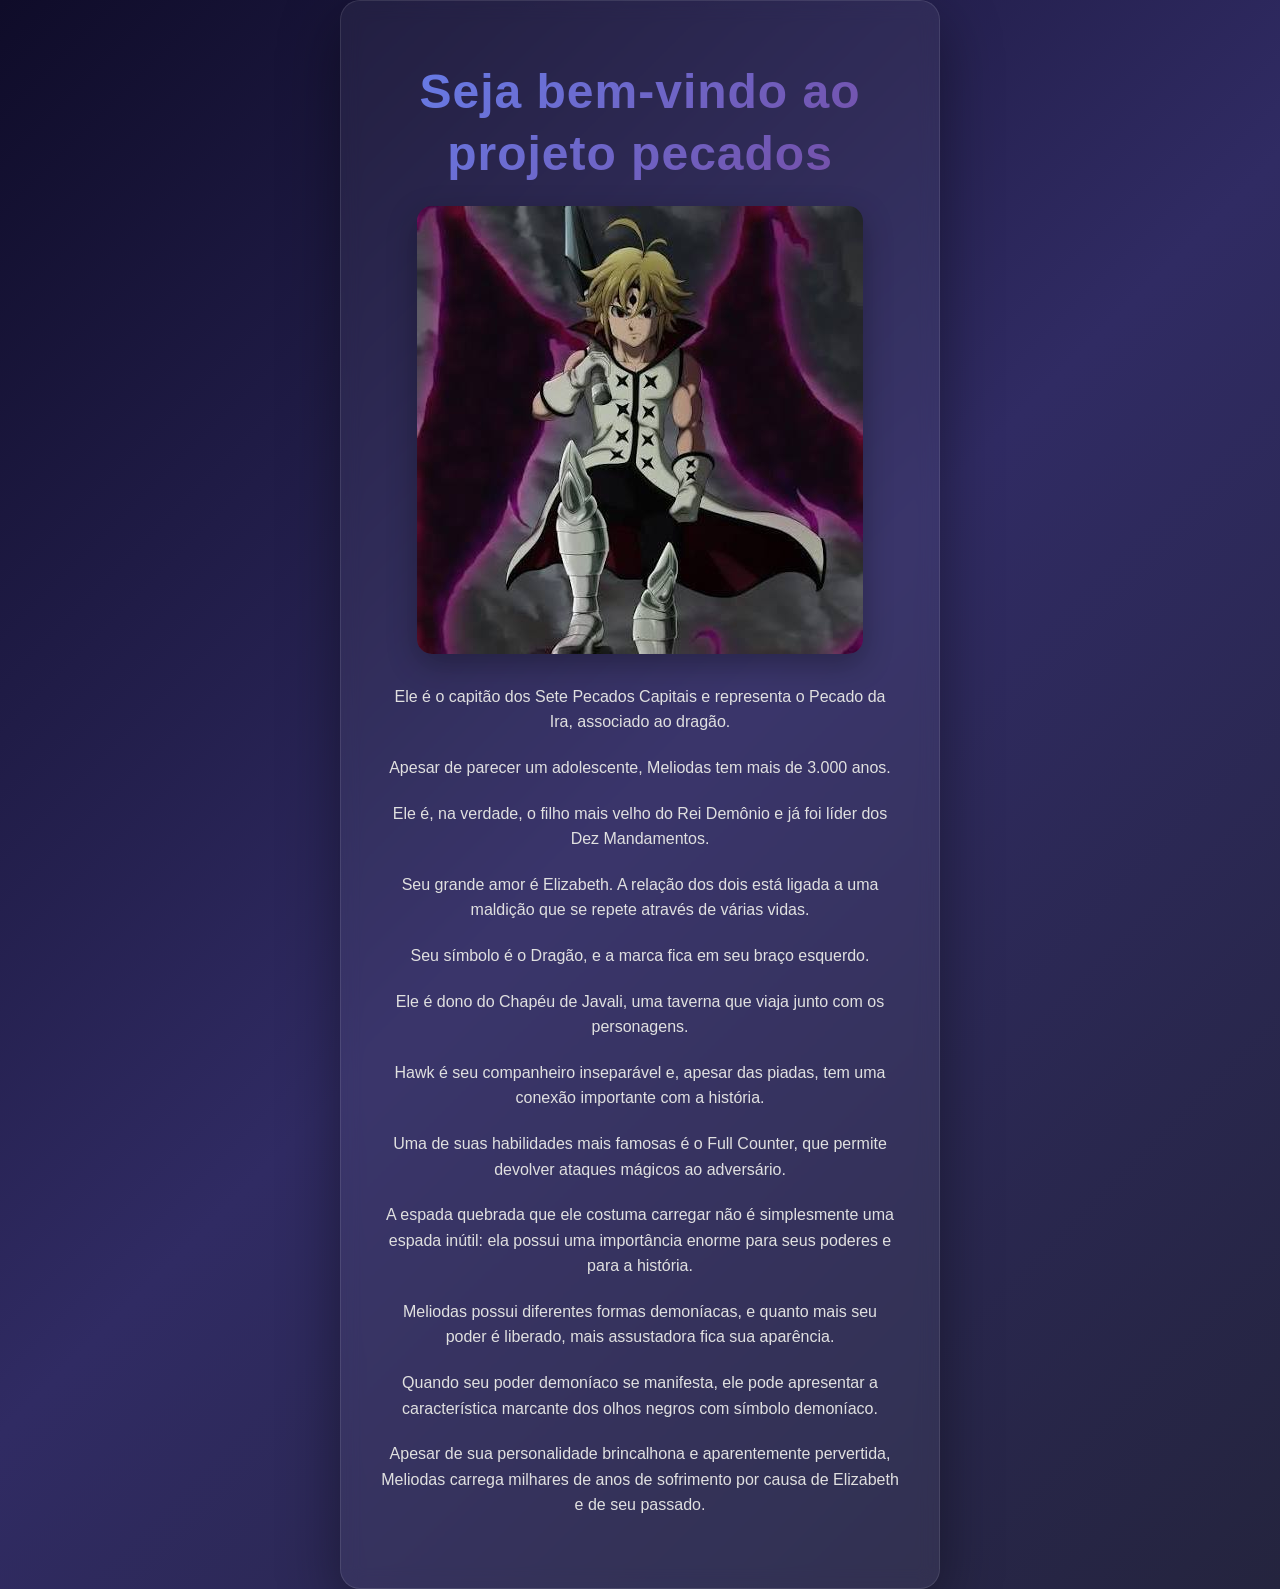
==== index.html @ a996fdd9 "atualizacao" ====
<!DOCTYPE html>
<html lang="pt-br">
<head>
    <meta charset="UTF-8">
    <meta name="viewport" content="width=device-width, initial-scale=1.0">
    <link rel="stylesheet" href="style/style.css">
    <title>Document</title>
</head>
<body>
   
    <div class="conteiner">
    <h2>Seja bem-vindo ao projeto pecados</h2>
    <img src="img/meliodas.jpg" alt="">
    <p>
   Ele é o capitão dos Sete Pecados Capitais e representa o Pecado da Ira, associado ao dragão.
    </p>
<p>
    Apesar de parecer um adolescente, Meliodas tem mais de 3.000 anos.
</p>
<p>
    Ele é, na verdade, o filho mais velho do Rei Demônio e já foi líder dos Dez Mandamentos.
</p>
<p>
   Seu grande amor é Elizabeth. A relação dos dois está ligada a uma maldição que se repete através de várias vidas.
</p>
<p>
    Seu símbolo é o Dragão, e a marca fica em seu braço esquerdo.
</p>
<p>
    Ele é dono do Chapéu de Javali, uma taverna que viaja junto com os personagens.
</p>
<p>
    Hawk é seu companheiro inseparável e, apesar das piadas, tem uma conexão importante com a história.
</p>
<p>
    Uma de suas habilidades mais famosas é o Full Counter, que permite devolver ataques mágicos ao adversário.
</p>
<p>
     A espada quebrada que ele costuma carregar não é simplesmente uma espada inútil: ela possui uma importância enorme para seus poderes e para a história.
</p>
<p>
    Meliodas possui diferentes formas demoníacas, e quanto mais seu poder é liberado, mais assustadora fica sua aparência.
</p>
<p>
    Quando seu poder demoníaco se manifesta, ele pode apresentar a característica marcante dos olhos negros com símbolo demoníaco.
</p>
<p>
    Apesar de sua personalidade brincalhona e aparentemente pervertida, Meliodas carrega milhares de anos de sofrimento por causa de Elizabeth e de seu passado.
    
</p>
</div>
 <script src="script/script.js"></script>   
</body>
</html>
---- style/style.css ----
* {
    margin: 0;
    padding: 0;
    box-sizing: border-box;
}

body {
    font-family: 'Segoe UI', Tahoma, Geneva, Verdana, sans-serif;
    background: linear-gradient(135deg, #0f0c29, #302b63, #24243e);
    min-height: 100vh;
    display: flex;
    justify-content: center;
    align-items: center;
    color: #e0e0e0;
    overflow-x: hidden;
}

.conteiner {
    background: rgba(255, 255, 255, 0.05);
    border: 1px solid rgba(255, 255, 255, 0.1);
    border-radius: 20px;
    padding: 60px 40px;
    backdrop-filter: blur(10px);
    box-shadow: 0 20px 60px rgba(0, 0, 0, 0.4);
    max-width: 600px;
    width: 90%;
    animation: slideUp 0.8s ease-out;
    display: flex;
    flex-direction: column;
    justify-content: center;
    align-items: center;
}

img {
    max-width: 100%;
    height: auto;
    border-radius: 15px;
    margin: 20px 0;
    box-shadow: 0 10px 30px rgba(0, 0, 0, 0.3);
}

p {
    text-align: center;
    line-height: 1.6;
    margin: 10px 0;
    font-size: 1rem;
}

h2 {
    font-size: 3rem;
    font-weight: 700;
    text-align: center;
    background: linear-gradient(135deg, #667eea 0%, #764ba2 100%);
    -webkit-background-clip: text;
    -webkit-text-fill-color: transparent;
    background-clip: text;
    letter-spacing: 1px;
    animation: fadeInScale 0.8s ease-out;
    line-height: 1.3;
}

@keyframes fadeInScale {
    from {
        opacity: 0;
        transform: scale(0.9);
    }
    to {
        opacity: 1;
        transform: scale(1);
    }
}

@keyframes slideUp {
    from {
        opacity: 0;
        transform: translateY(30px);
    }
    to {
        opacity: 1;
        transform: translateY(0);
    }
}

@media (max-width: 768px) {
    .conteiner {
        padding: 40px 25px;
    }

    h2 {
        font-size: 2rem;
        letter-spacing: 0.5px;
    }
}
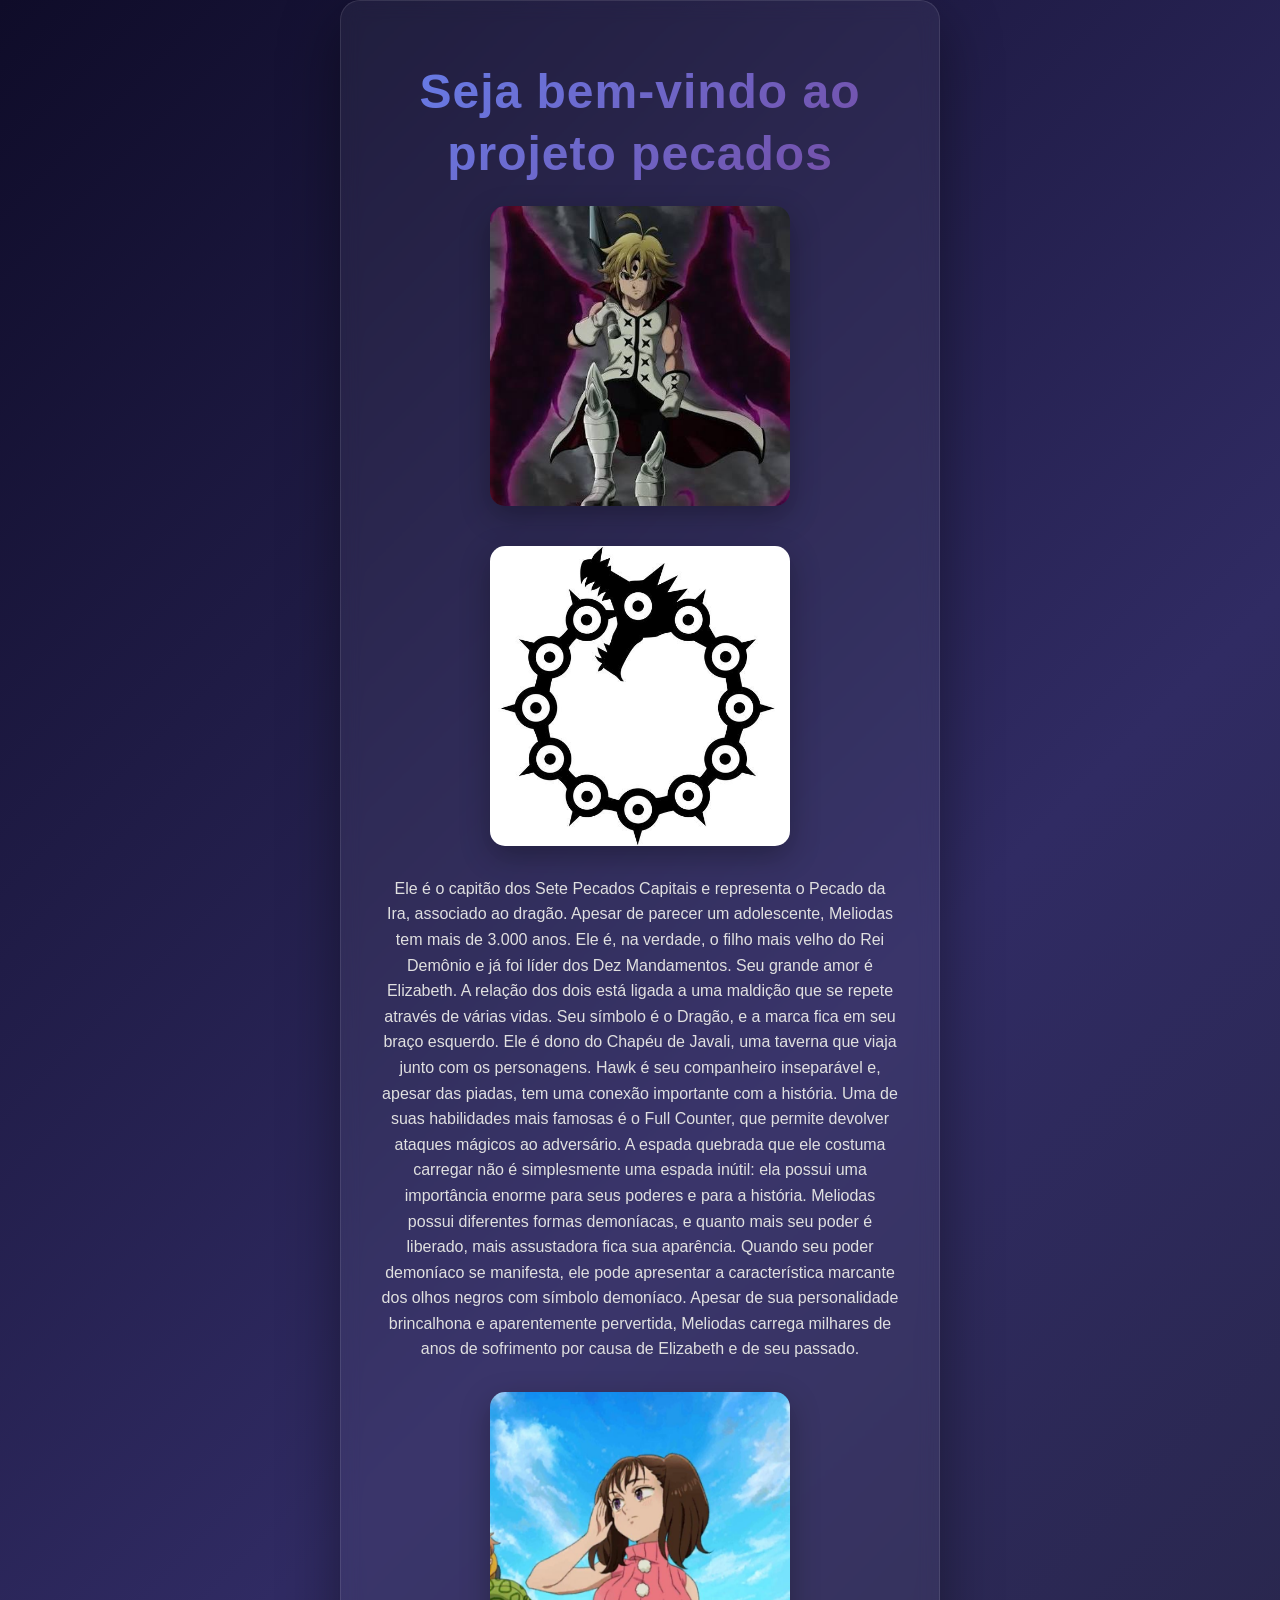
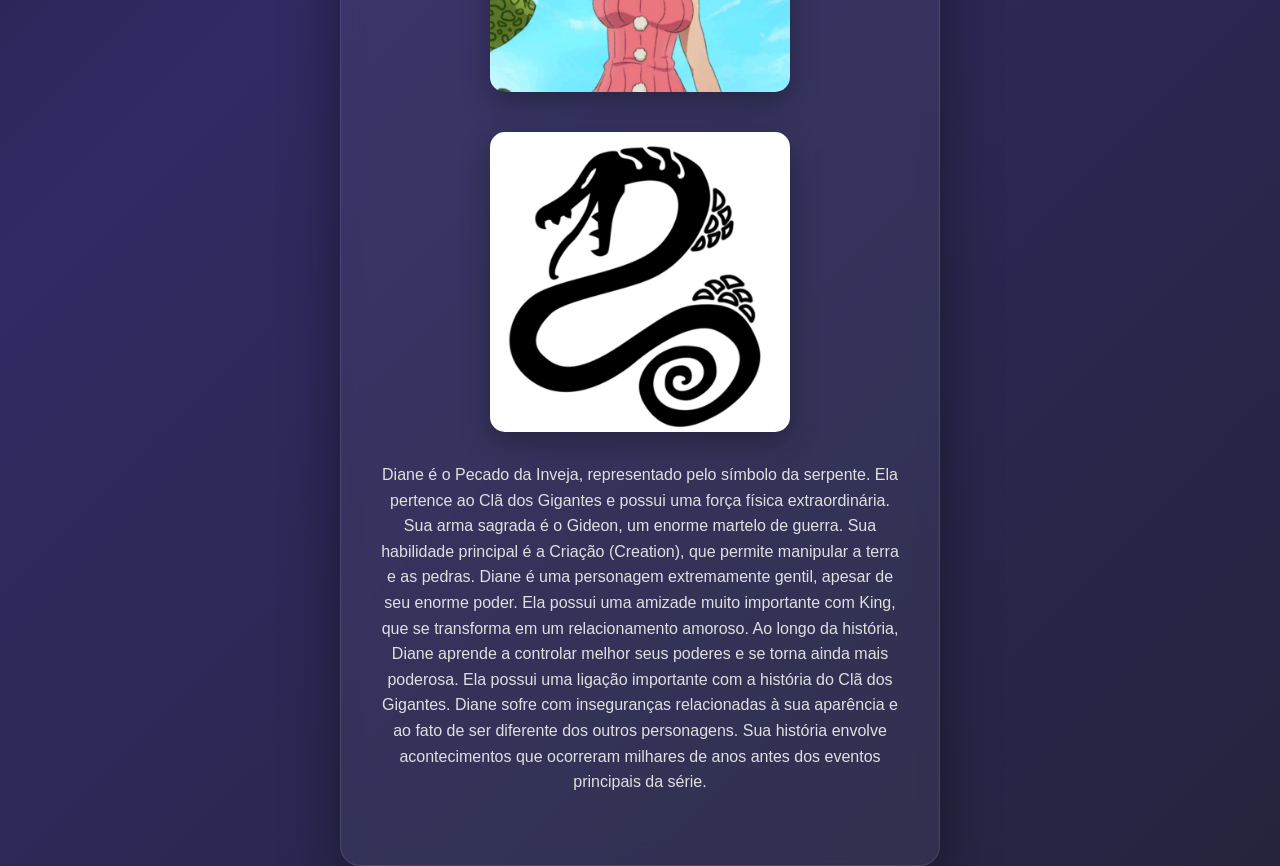
==== commit 9bcaa45e: "atualizacao1" ====
--- a/index.html
+++ b/index.html
@@ -11,43 +11,39 @@
     <div class="conteiner">
     <h2>Seja bem-vindo ao projeto pecados</h2>
     <img src="img/meliodas.jpg" alt="">
+    <img src="img/simbolo da ira.jpg" alt="o seu simbolo é o dragao da ira">
     <p>
    Ele é o capitão dos Sete Pecados Capitais e representa o Pecado da Ira, associado ao dragão.
-    </p>
-<p>
     Apesar de parecer um adolescente, Meliodas tem mais de 3.000 anos.
+    Ele é, na verdade, o filho mais velho do Rei Demônio e já foi líder dos Dez Mandamentos.
+   Seu grande amor é Elizabeth. A relação dos dois está ligada a uma maldição que se repete através de várias vidas.
+    Seu símbolo é o Dragão, e a marca fica em seu braço esquerdo.
+    Ele é dono do Chapéu de Javali, uma taverna que viaja junto com os personagens.
+    Hawk é seu companheiro inseparável e, apesar das piadas, tem uma conexão importante com a história.
+    Uma de suas habilidades mais famosas é o Full Counter, que permite devolver ataques mágicos ao adversário.
+     A espada quebrada que ele costuma carregar não é simplesmente uma espada inútil: ela possui uma importância enorme para seus poderes e para a história.
+    Meliodas possui diferentes formas demoníacas, e quanto mais seu poder é liberado, mais assustadora fica sua aparência.
+    Quando seu poder demoníaco se manifesta, ele pode apresentar a característica marcante dos olhos negros com símbolo demoníaco.
+    Apesar de sua personalidade brincalhona e aparentemente pervertida, Meliodas carrega milhares
+     de anos de sofrimento por causa de Elizabeth e de seu passado.
 </p>
-<p>
-    Ele é, na verdade, o filho mais velho do Rei Demônio e já foi líder dos Dez Mandamentos.
-</p>
-<p>
-   Seu grande amor é Elizabeth. A relação dos dois está ligada a uma maldição que se repete através de várias vidas.
-</p>
-<p>
-    Seu símbolo é o Dragão, e a marca fica em seu braço esquerdo.
-</p>
-<p>
-    Ele é dono do Chapéu de Javali, uma taverna que viaja junto com os personagens.
-</p>
-<p>
-    Hawk é seu companheiro inseparável e, apesar das piadas, tem uma conexão importante com a história.
-</p>
-<p>
-    Uma de suas habilidades mais famosas é o Full Counter, que permite devolver ataques mágicos ao adversário.
-</p>
-<p>
-     A espada quebrada que ele costuma carregar não é simplesmente uma espada inútil: ela possui uma importância enorme para seus poderes e para a história.
-</p>
-<p>
-    Meliodas possui diferentes formas demoníacas, e quanto mais seu poder é liberado, mais assustadora fica sua aparência.
-</p>
-<p>
-    Quando seu poder demoníaco se manifesta, ele pode apresentar a característica marcante dos olhos negros com símbolo demoníaco.
-</p>
-<p>
-    Apesar de sua personalidade brincalhona e aparentemente pervertida, Meliodas carrega milhares de anos de sofrimento por causa de Elizabeth e de seu passado.
-    
-</p>
+
+  <img src="img/diane.jpg" alt="" width="300" height="300">
+  <img src="img/simbolo da inveja.jpg" alt="simbolo da inveja">
+  <p>
+Diane é o Pecado da Inveja, representado pelo símbolo da serpente.
+Ela pertence ao Clã dos Gigantes e possui uma força física extraordinária.
+Sua arma sagrada é o Gideon, um enorme martelo de guerra.
+Sua habilidade principal é a Criação (Creation), que permite manipular a terra e as pedras.
+Diane é uma personagem extremamente gentil, apesar de seu enorme poder.
+Ela possui uma amizade muito importante com King, que se transforma em um relacionamento amoroso.
+Ao longo da história, Diane aprende a controlar melhor seus poderes e se torna ainda mais poderosa.
+Ela possui uma ligação importante com a história do Clã dos Gigantes.
+Diane sofre com inseguranças relacionadas à sua aparência e ao fato de ser diferente dos outros personagens.
+Sua história envolve acontecimentos que ocorreram milhares de anos antes dos eventos principais da série.
+  </p>
+
+
 </div>
  <script src="script/script.js"></script>   
 </body>
--- a/style/style.css
+++ b/style/style.css
@@ -34,6 +34,9 @@
 img {
     max-width: 100%;
     height: auto;
+    width: 300px;
+    height: 300px;
+    object-fit: cover;
     border-radius: 15px;
     margin: 20px 0;
     box-shadow: 0 10px 30px rgba(0, 0, 0, 0.3);
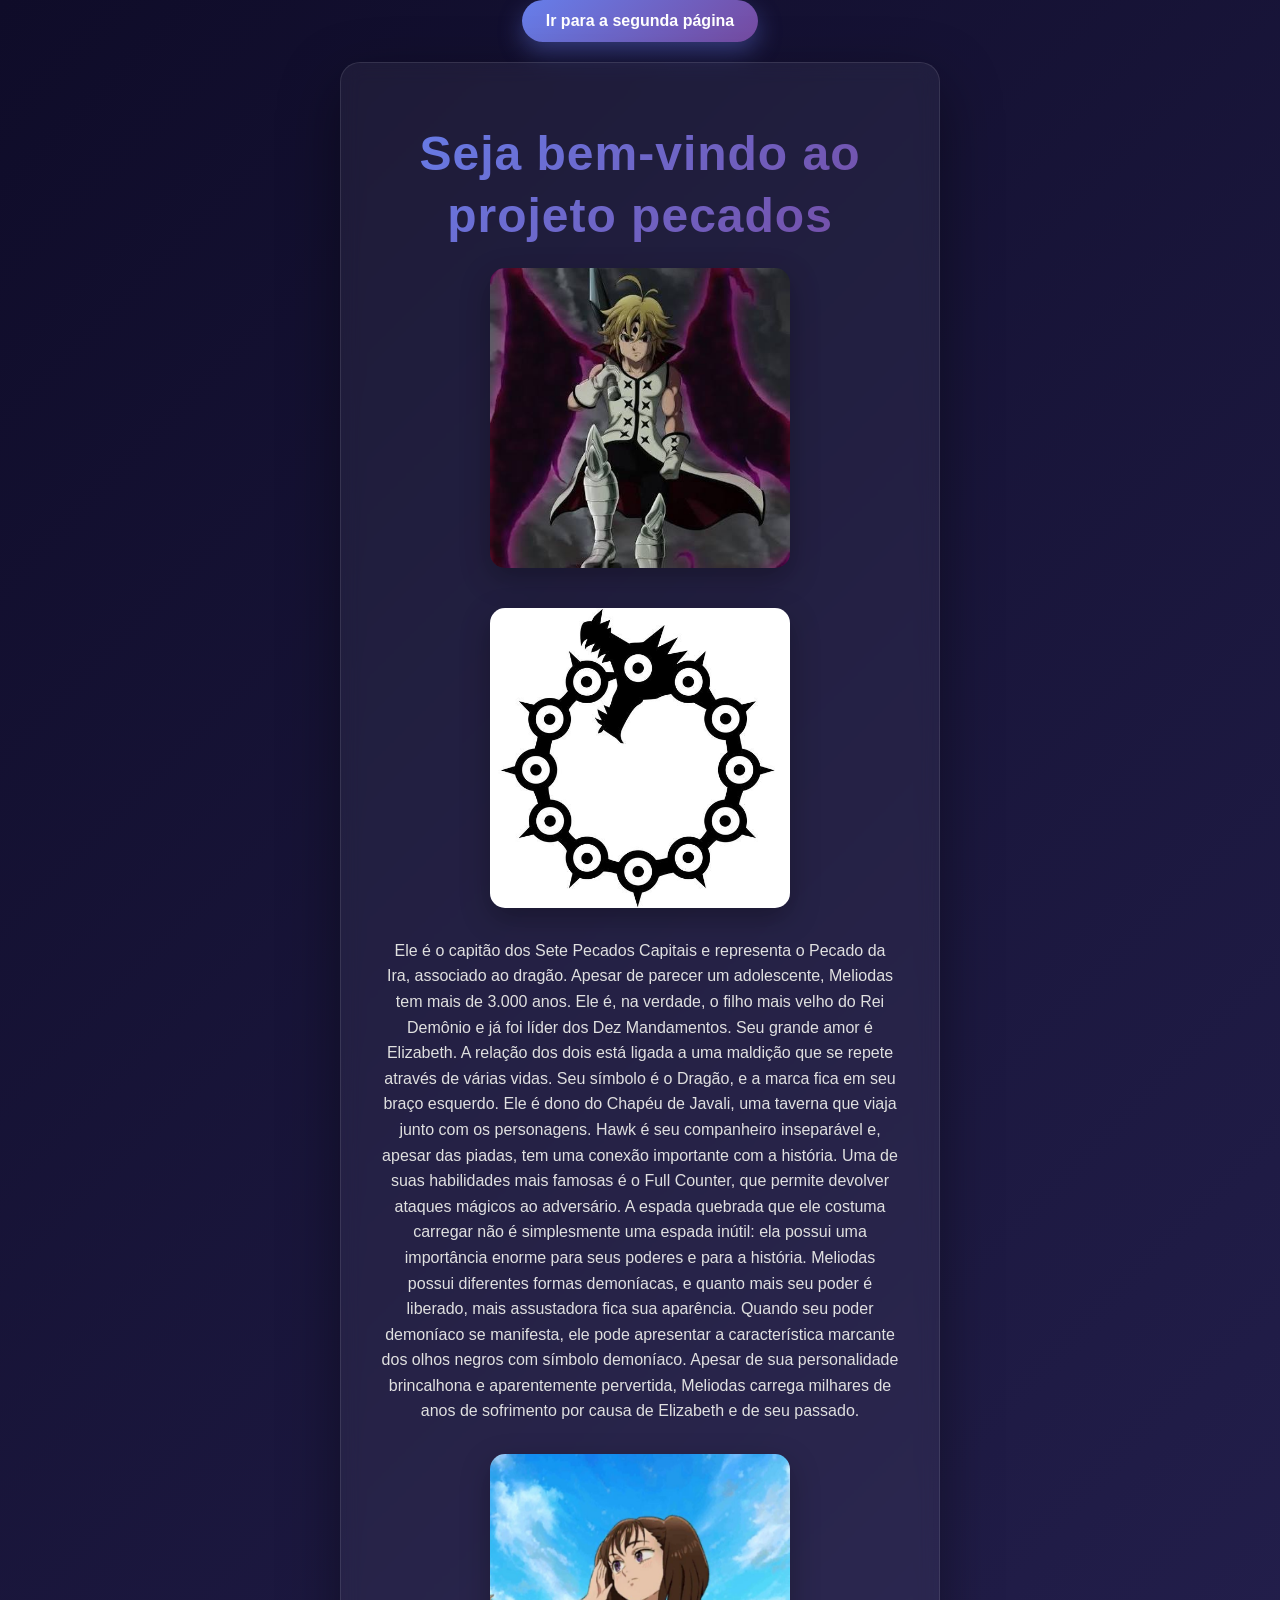
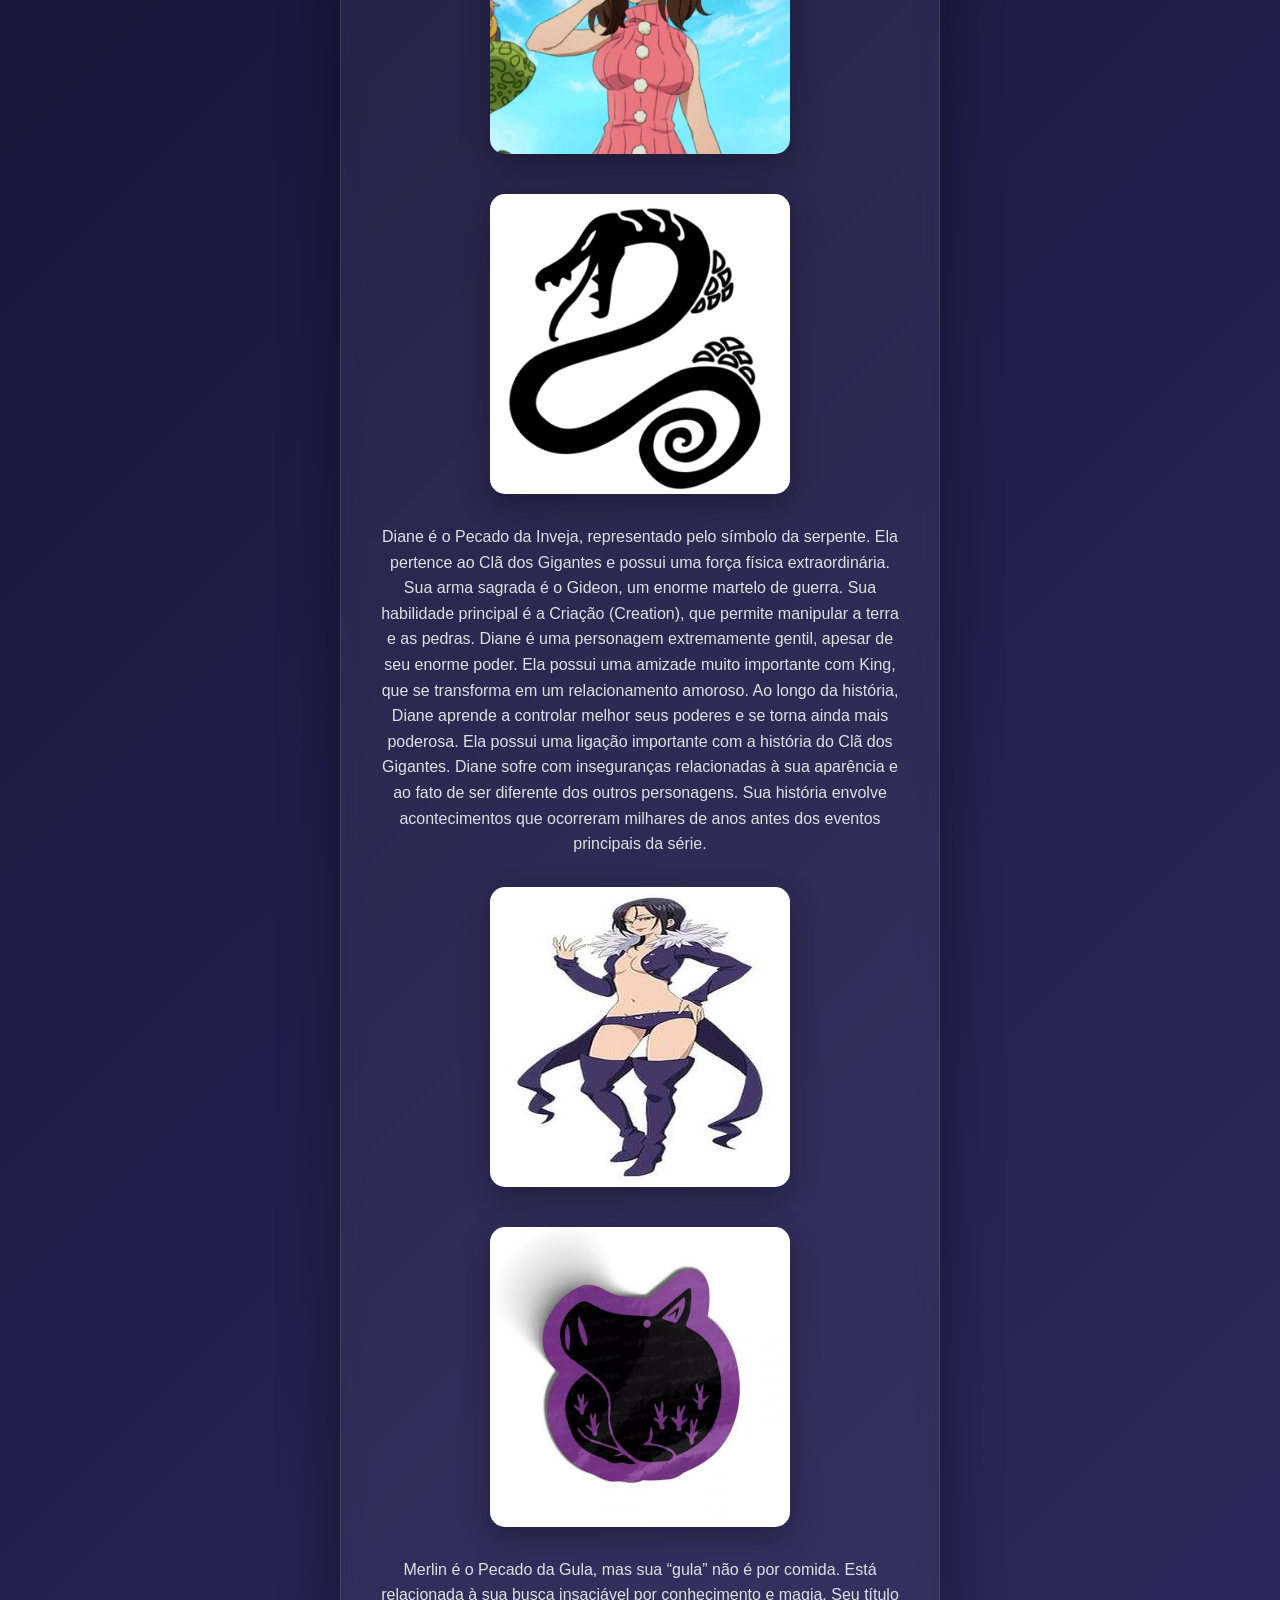
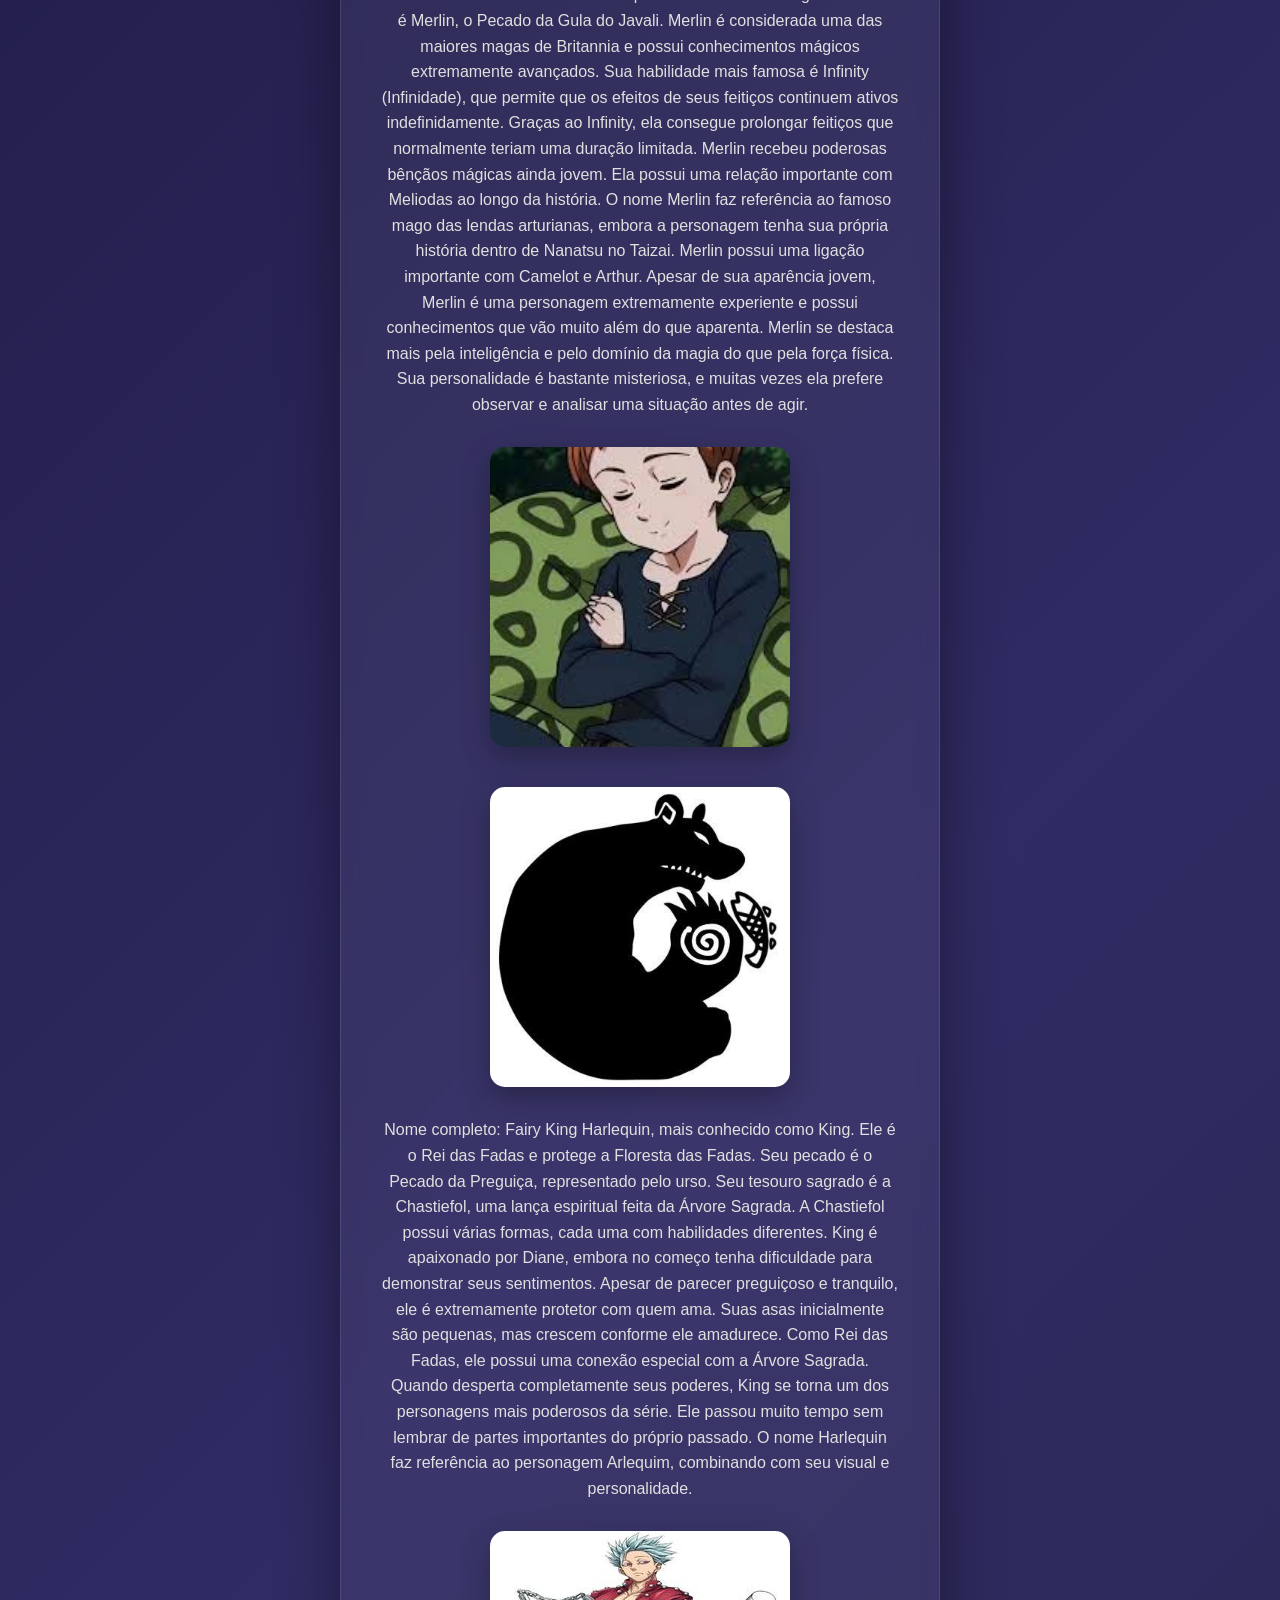
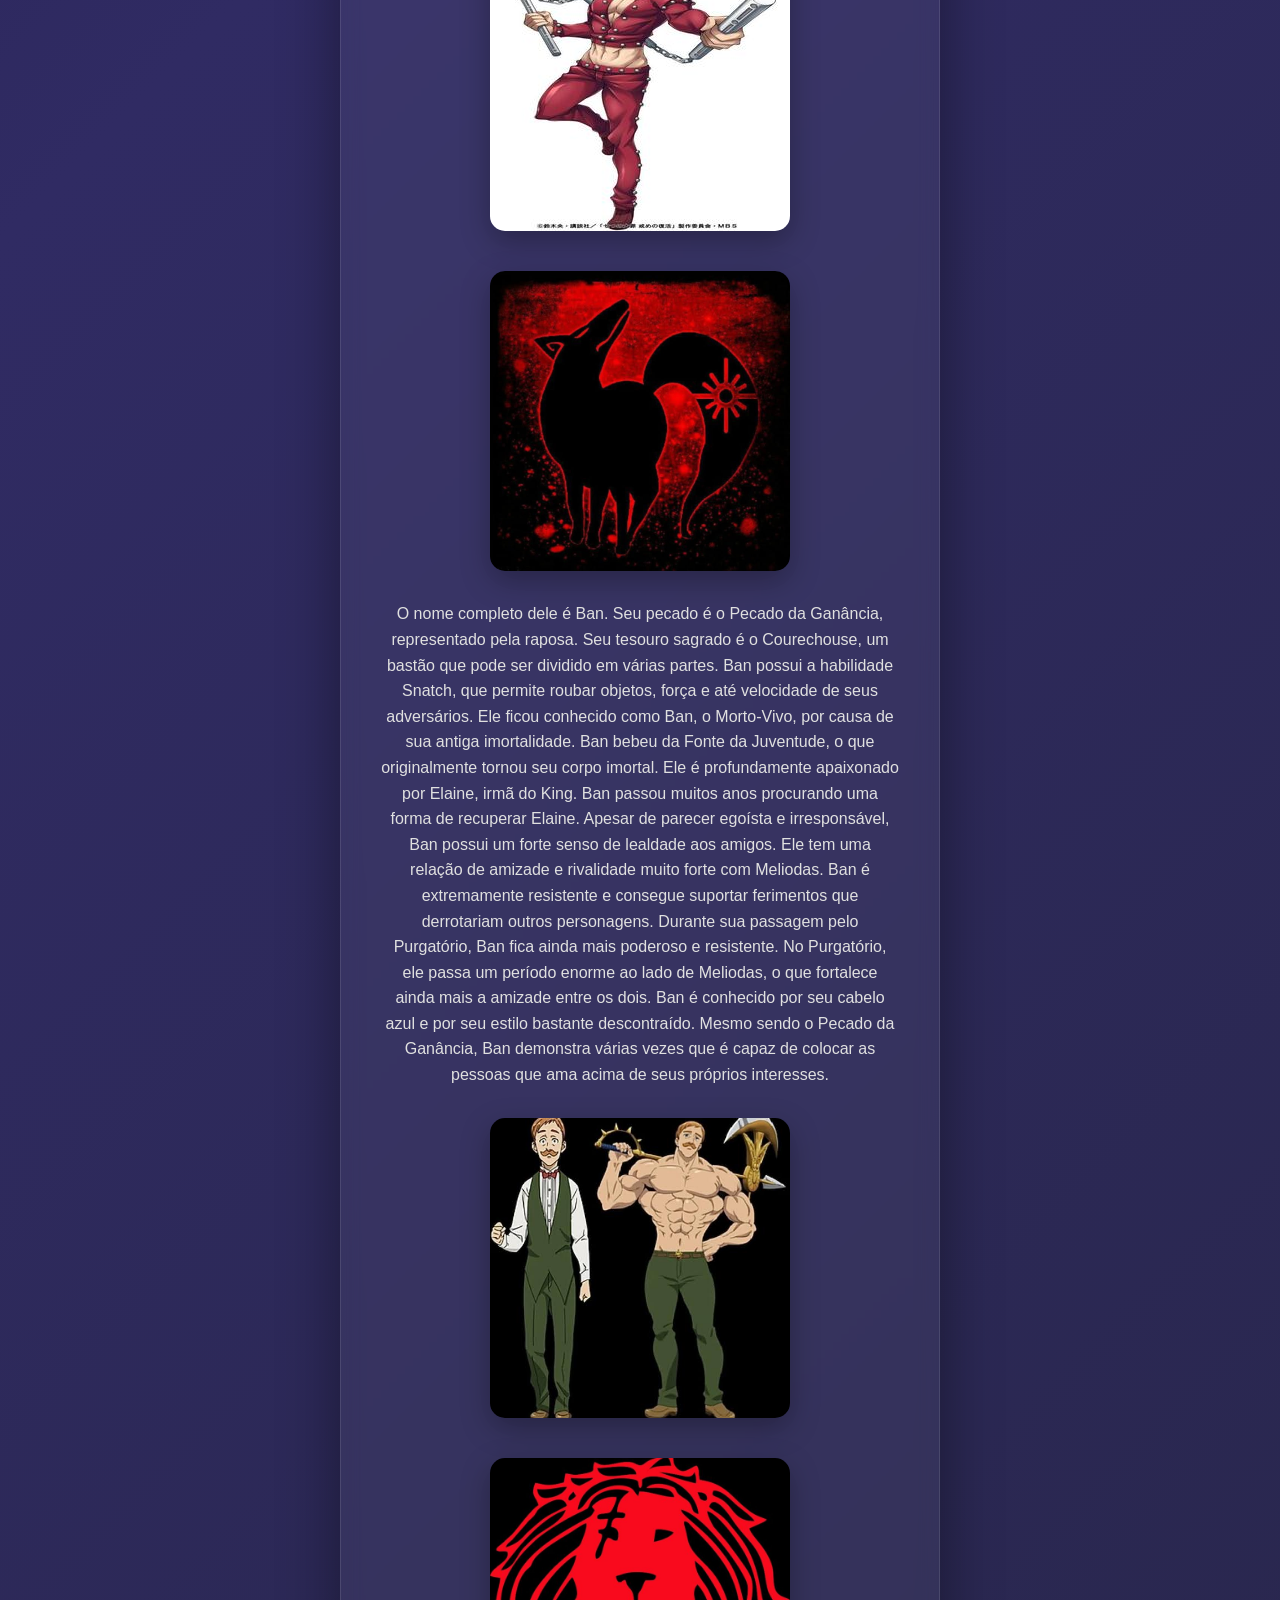
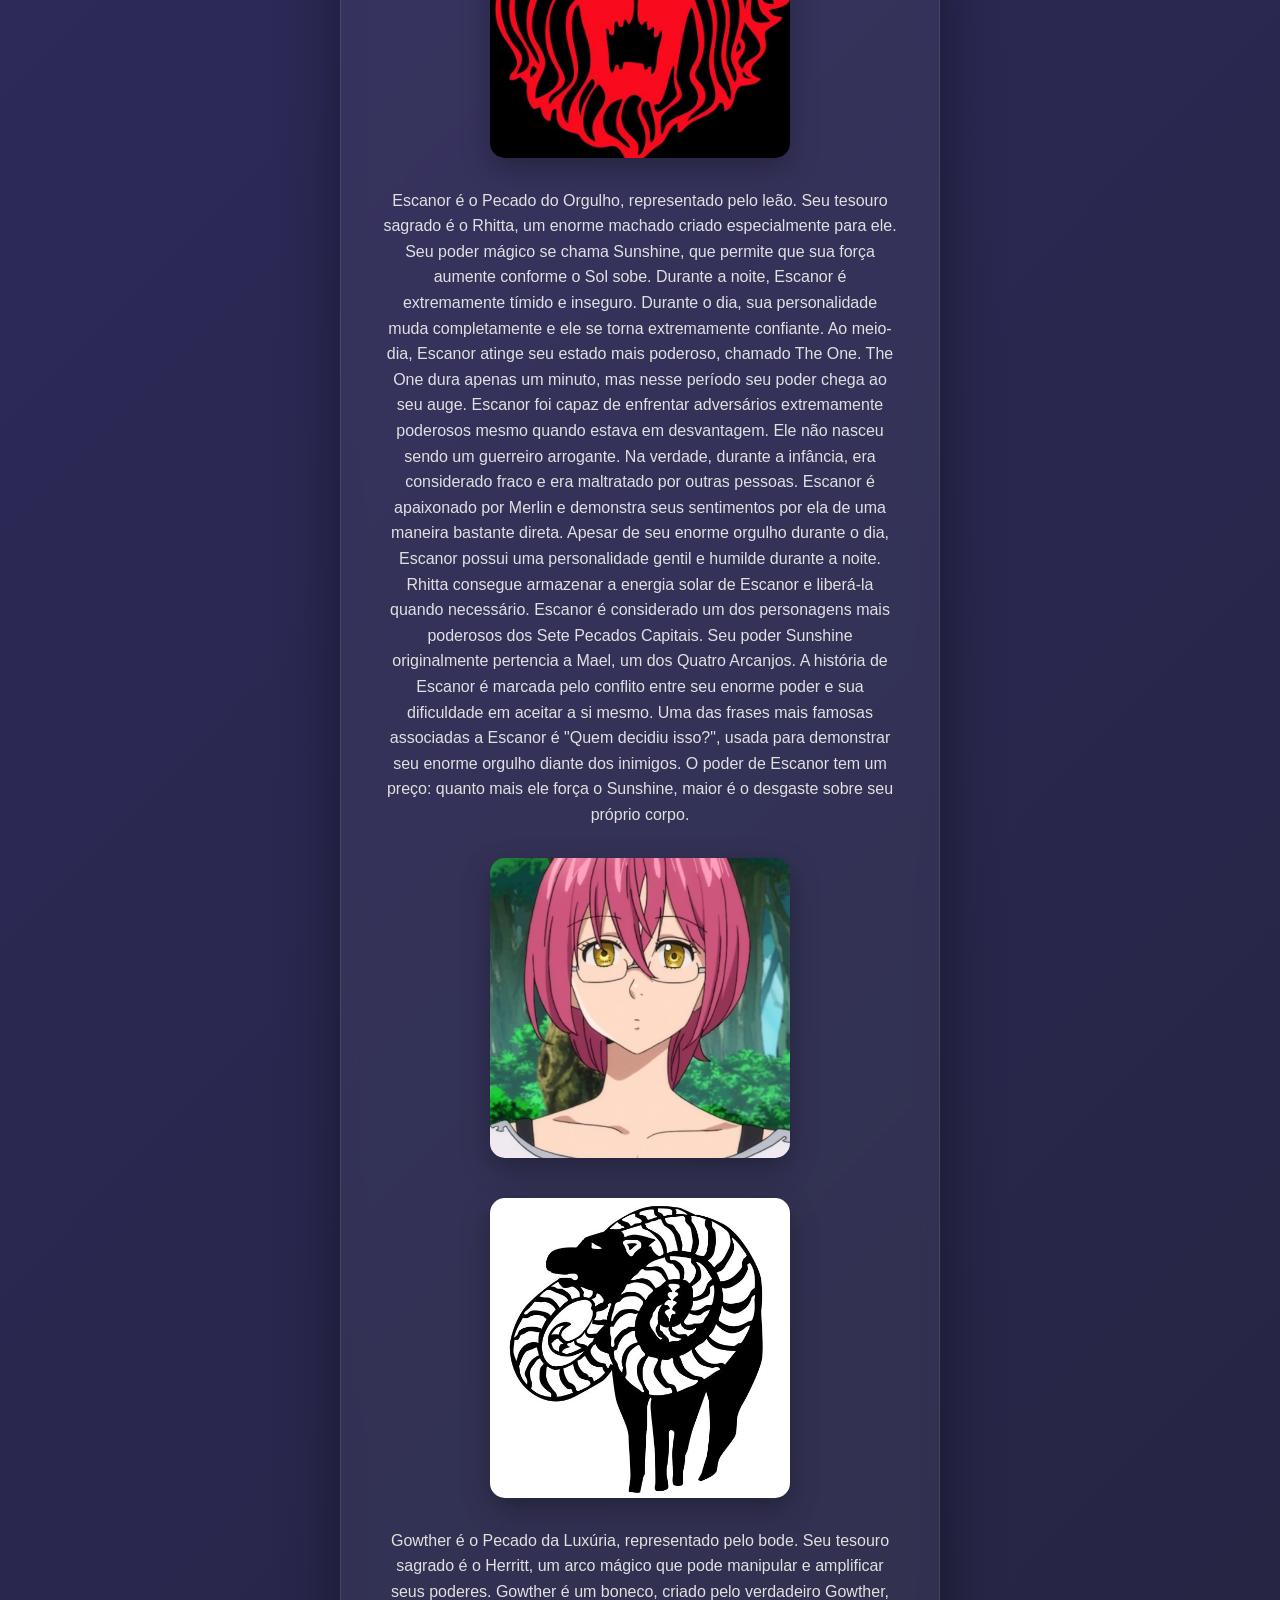
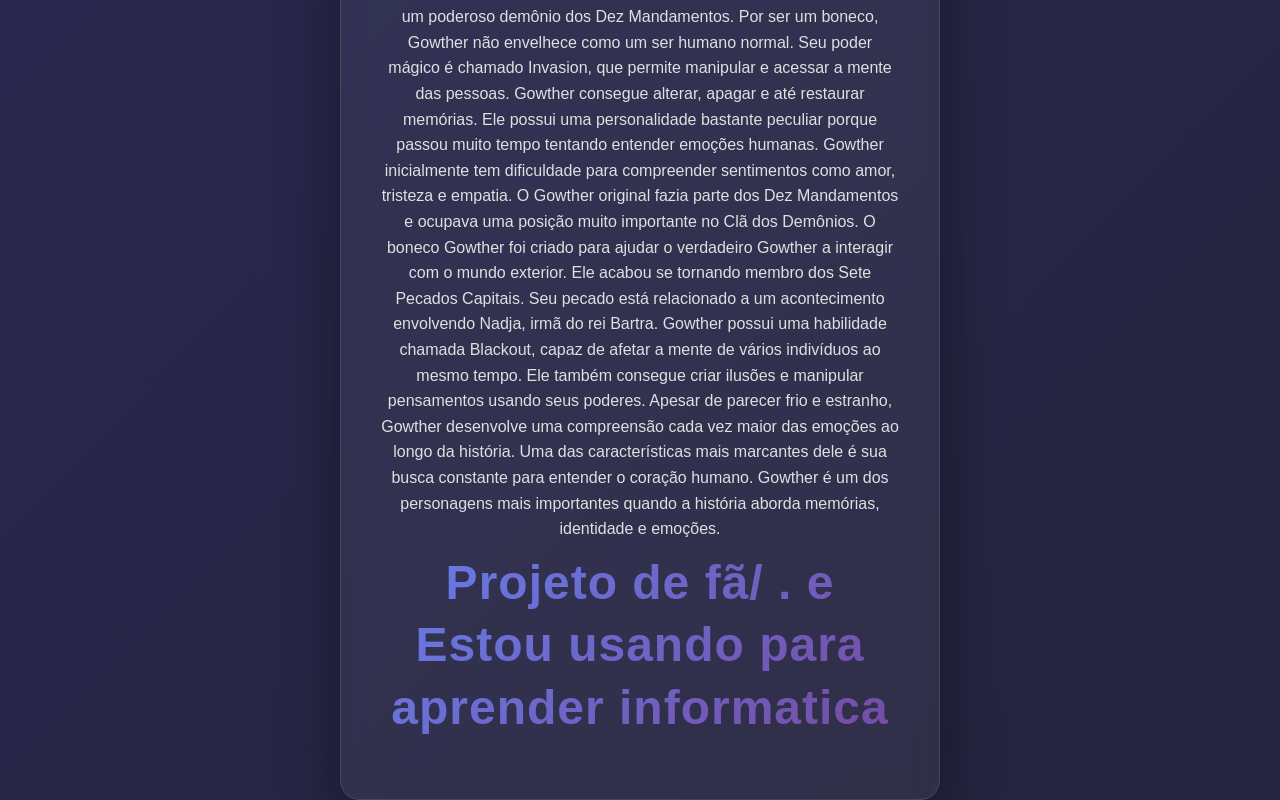
==== commit ccac89a6: "atualizacao2" ====
--- a/index.html
+++ b/index.html
@@ -7,7 +7,8 @@
     <title>Document</title>
 </head>
 <body>
-   
+    <a class="link-page" href="index2.html">Ir para a segunda página</a>
+    
     <div class="conteiner">
     <h2>Seja bem-vindo ao projeto pecados</h2>
     <img src="img/meliodas.jpg" alt="">
@@ -43,7 +44,107 @@
 Sua história envolve acontecimentos que ocorreram milhares de anos antes dos eventos principais da série.
   </p>
 
+  <img src="img/merlin.jpg" alt="">
+  <img src="img/simbolo da gula.jpg" alt="">
+  <p>
+  Merlin é o Pecado da Gula, mas sua “gula” não é por comida. Está relacionada à sua busca insaciável por conhecimento e magia.
+ Seu título é Merlin, o Pecado da Gula do Javali.
+ Merlin é considerada uma das maiores magas de Britannia e possui conhecimentos mágicos extremamente avançados.
+ Sua habilidade mais famosa é Infinity (Infinidade), que permite que os efeitos de seus feitiços continuem ativos indefinidamente.
+ Graças ao Infinity, ela consegue prolongar feitiços que normalmente teriam uma duração limitada.
+ Merlin recebeu poderosas bênçãos mágicas ainda jovem.
+ Ela possui uma relação importante com Meliodas ao longo da história.
+ O nome Merlin faz referência ao famoso mago das lendas arturianas, embora a personagem tenha sua própria história dentro de Nanatsu no Taizai.
+ Merlin possui uma ligação importante com Camelot e Arthur.
+ Apesar de sua aparência jovem, Merlin é uma personagem extremamente experiente e possui conhecimentos que vão muito além do que aparenta.
+ Merlin se destaca mais pela inteligência e pelo domínio da magia do que pela força física.
+ Sua personalidade é bastante misteriosa, e muitas vezes ela prefere observar e analisar uma situação antes de agir.
+  </p>
 
+  <img src="img/king.jpg" alt="">
+  <img src="img/simbolo da preguiça.jpg" alt="">
+  <p>
+  Nome completo: Fairy King Harlequin, mais conhecido como King.
+  Ele é o Rei das Fadas e protege a Floresta das Fadas.
+  Seu pecado é o Pecado da Preguiça, representado pelo urso.
+  Seu tesouro sagrado é a Chastiefol, uma lança espiritual feita da Árvore Sagrada.
+  A Chastiefol possui várias formas, cada uma com habilidades diferentes.
+  King é apaixonado por Diane, embora no começo tenha dificuldade para demonstrar seus sentimentos.
+  Apesar de parecer preguiçoso e tranquilo, ele é extremamente protetor com quem ama.
+  Suas asas inicialmente são pequenas, mas crescem conforme ele amadurece.
+  Como Rei das Fadas, ele possui uma conexão especial com a Árvore Sagrada.
+  Quando desperta completamente seus poderes, King se torna um dos personagens mais poderosos da série.
+  Ele passou muito tempo sem lembrar de partes importantes do próprio passado.
+  O nome Harlequin faz referência ao personagem Arlequim, combinando com seu visual e personalidade.
+  </p>
+
+  <img src="img/ban.jpg" alt="">
+  <img src="img/simbolo da ganancia.jpg" alt="">
+  <p>
+   O nome completo dele é Ban.
+  Seu pecado é o Pecado da Ganância, representado pela raposa.
+  Seu tesouro sagrado é o Courechouse, um bastão que pode ser dividido em várias partes.
+  Ban possui a habilidade Snatch, que permite roubar objetos, força e até velocidade de seus adversários.
+  Ele ficou conhecido como Ban, o Morto-Vivo, por causa de sua antiga imortalidade.
+  Ban bebeu da Fonte da Juventude, o que originalmente tornou seu corpo imortal.
+  Ele é profundamente apaixonado por Elaine, irmã do King.
+  Ban passou muitos anos procurando uma forma de recuperar Elaine.
+  Apesar de parecer egoísta e irresponsável, Ban possui um forte senso de lealdade aos amigos.
+  Ele tem uma relação de amizade e rivalidade muito forte com Meliodas.
+  Ban é extremamente resistente e consegue suportar ferimentos que derrotariam outros personagens.
+  Durante sua passagem pelo Purgatório, Ban fica ainda mais poderoso e resistente.
+  No Purgatório, ele passa um período enorme ao lado de Meliodas, o que fortalece ainda mais a amizade entre os dois.
+  Ban é conhecido por seu cabelo azul e por seu estilo bastante descontraído.
+  Mesmo sendo o Pecado da Ganância, Ban demonstra várias vezes que é capaz de colocar as pessoas que ama acima de seus próprios interesses.
+  </p>
+
+  <img src="img/escanor.jpg" alt="">
+  <img src="img/simbolo do orgulho.jpg" alt="">
+  <p>
+    Escanor é o Pecado do Orgulho, representado pelo leão.
+Seu tesouro sagrado é o Rhitta, um enorme machado criado especialmente para ele.
+Seu poder mágico se chama Sunshine, que permite que sua força aumente conforme o Sol sobe.
+Durante a noite, Escanor é extremamente tímido e inseguro.
+Durante o dia, sua personalidade muda completamente e ele se torna extremamente confiante.
+Ao meio-dia, Escanor atinge seu estado mais poderoso, chamado The One.
+The One dura apenas um minuto, mas nesse período seu poder chega ao seu auge.
+Escanor foi capaz de enfrentar adversários extremamente poderosos mesmo quando estava em desvantagem.
+Ele não nasceu sendo um guerreiro arrogante. Na verdade, durante a infância, era considerado fraco e era maltratado por outras pessoas.
+Escanor é apaixonado por Merlin e demonstra seus sentimentos por ela de uma maneira bastante direta.
+Apesar de seu enorme orgulho durante o dia, Escanor possui uma personalidade gentil e humilde durante a noite.
+Rhitta consegue armazenar a energia solar de Escanor e liberá-la quando necessário.
+Escanor é considerado um dos personagens mais poderosos dos Sete Pecados Capitais.
+Seu poder Sunshine originalmente pertencia a Mael, um dos Quatro Arcanjos.
+A história de Escanor é marcada pelo conflito entre seu enorme poder e sua dificuldade em aceitar a si mesmo.
+Uma das frases mais famosas associadas a Escanor é "Quem decidiu isso?", usada para demonstrar seu enorme orgulho diante dos inimigos.
+O poder de Escanor tem um preço: quanto mais ele força o Sunshine, maior é o desgaste sobre seu próprio corpo.
+  </p>
+
+  <img src="img/Gowther.webp" alt="">
+  <img src="img/simbolo da luxuria.jpg" alt="">
+  <p>
+    Gowther é o Pecado da Luxúria, representado pelo bode.
+Seu tesouro sagrado é o Herritt, um arco mágico que pode manipular e amplificar seus poderes.
+Gowther é um boneco, criado pelo verdadeiro Gowther, um poderoso demônio dos Dez Mandamentos.
+Por ser um boneco, Gowther não envelhece como um ser humano normal.
+Seu poder mágico é chamado Invasion, que permite manipular e acessar a mente das pessoas.
+Gowther consegue alterar, apagar e até restaurar memórias.
+Ele possui uma personalidade bastante peculiar porque passou muito tempo tentando entender emoções humanas.
+Gowther inicialmente tem dificuldade para compreender sentimentos como amor, tristeza e empatia.
+O Gowther original fazia parte dos Dez Mandamentos e ocupava uma posição muito importante no Clã dos Demônios.
+O boneco Gowther foi criado para ajudar o verdadeiro Gowther a interagir com o mundo exterior.
+Ele acabou se tornando membro dos Sete Pecados Capitais.
+Seu pecado está relacionado a um acontecimento envolvendo Nadja, irmã do rei Bartra.
+Gowther possui uma habilidade chamada Blackout, capaz de afetar a mente de vários indivíduos ao mesmo tempo.
+Ele também consegue criar ilusões e manipular pensamentos usando seus poderes.
+Apesar de parecer frio e estranho, Gowther desenvolve uma compreensão cada vez maior das emoções ao longo da história.
+Uma das características mais marcantes dele é sua busca constante para entender o coração humano.
+Gowther é um dos personagens mais importantes quando a história aborda memórias, identidade e emoções.
+  </p>
+
+  <h2>Projeto de fã/
+    . e
+    Estou usando para aprender informatica</h2>
 </div>
  <script src="script/script.js"></script>   
 </body>
--- a/style/style.css
+++ b/style/style.css
@@ -13,6 +13,25 @@
     align-items: center;
     color: #e0e0e0;
     overflow-x: hidden;
+    flex-direction: column;
+    gap: 20px;
+}
+
+.link-page {
+    display: inline-block;
+    background: linear-gradient(135deg, #667eea 0%, #764ba2 100%);
+    color: #fff;
+    text-decoration: none;
+    padding: 12px 24px;
+    border-radius: 999px;
+    font-weight: 600;
+    box-shadow: 0 10px 25px rgba(102, 126, 234, 0.4);
+    transition: transform 0.2s ease, box-shadow 0.2s ease;
+}
+
+.link-page:hover {
+    transform: translateY(-2px);
+    box-shadow: 0 14px 30px rgba(118, 75, 162, 0.5);
 }
 
 .conteiner {
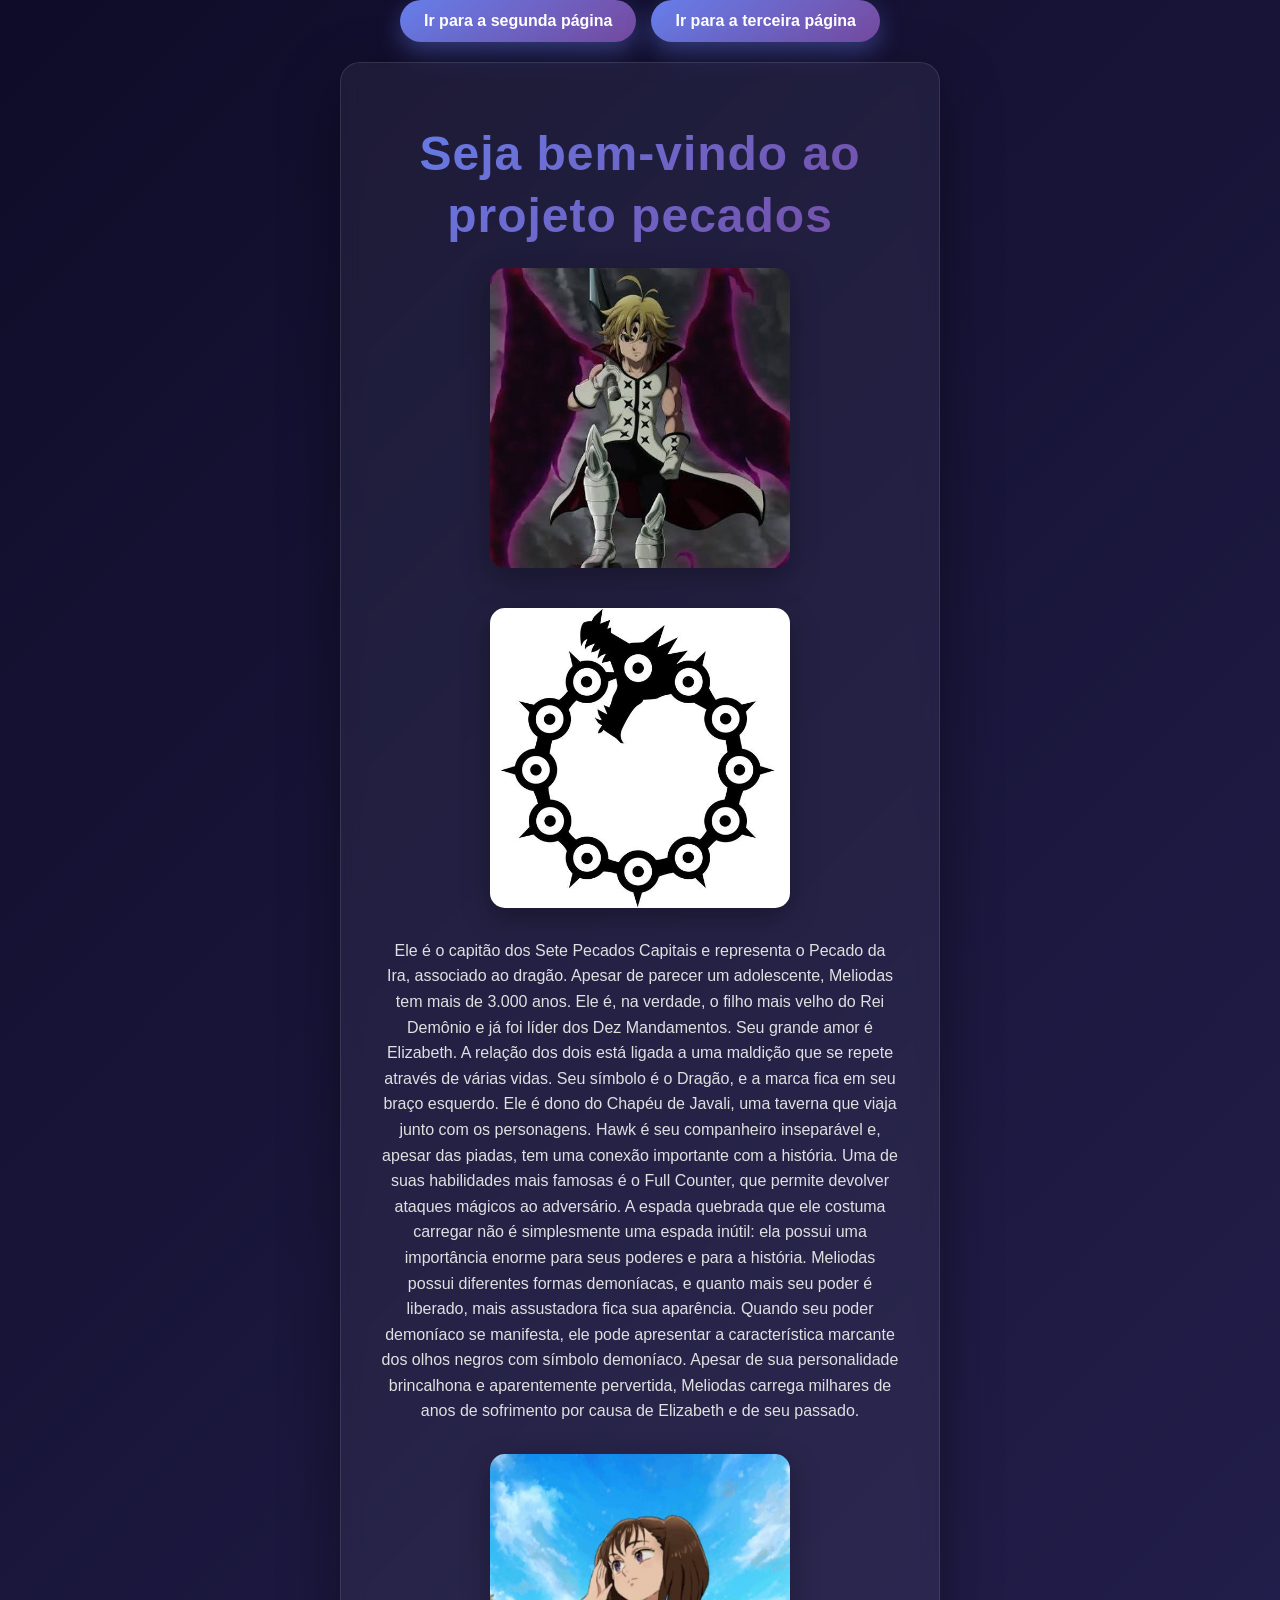
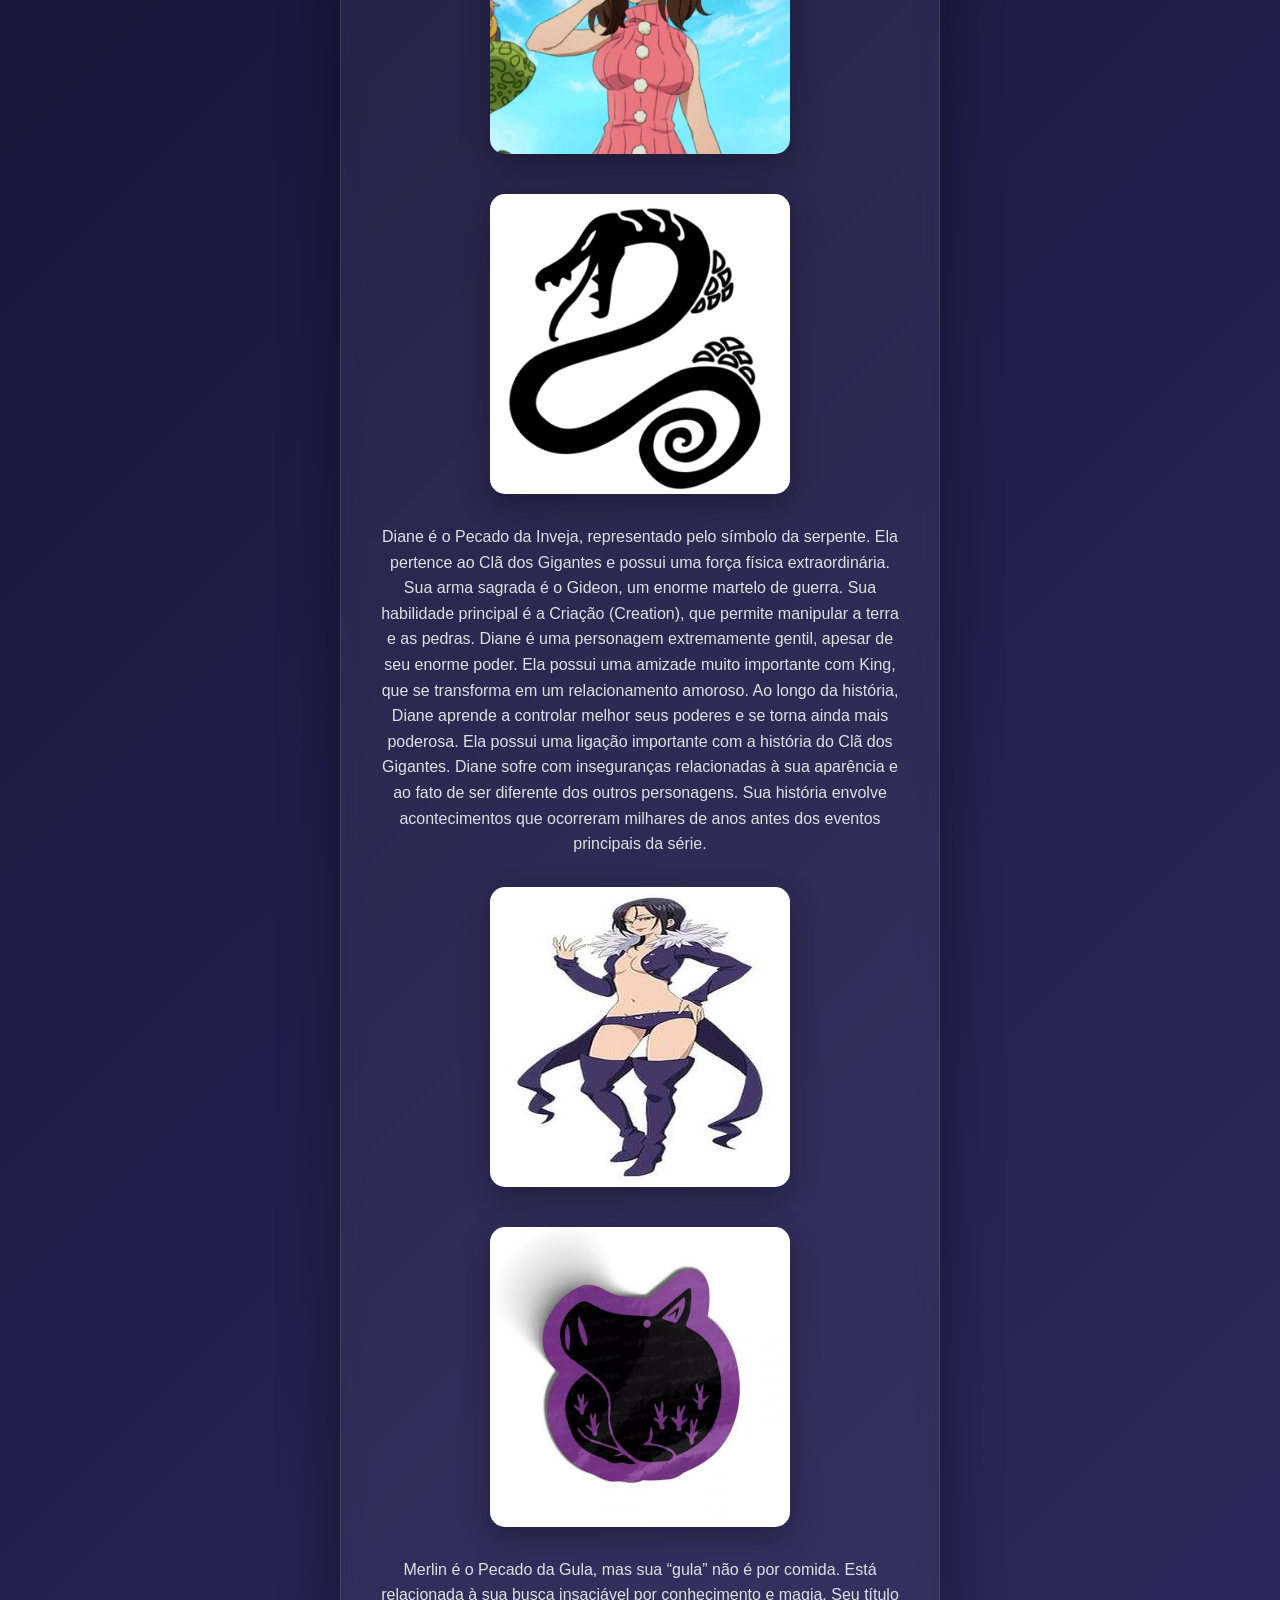
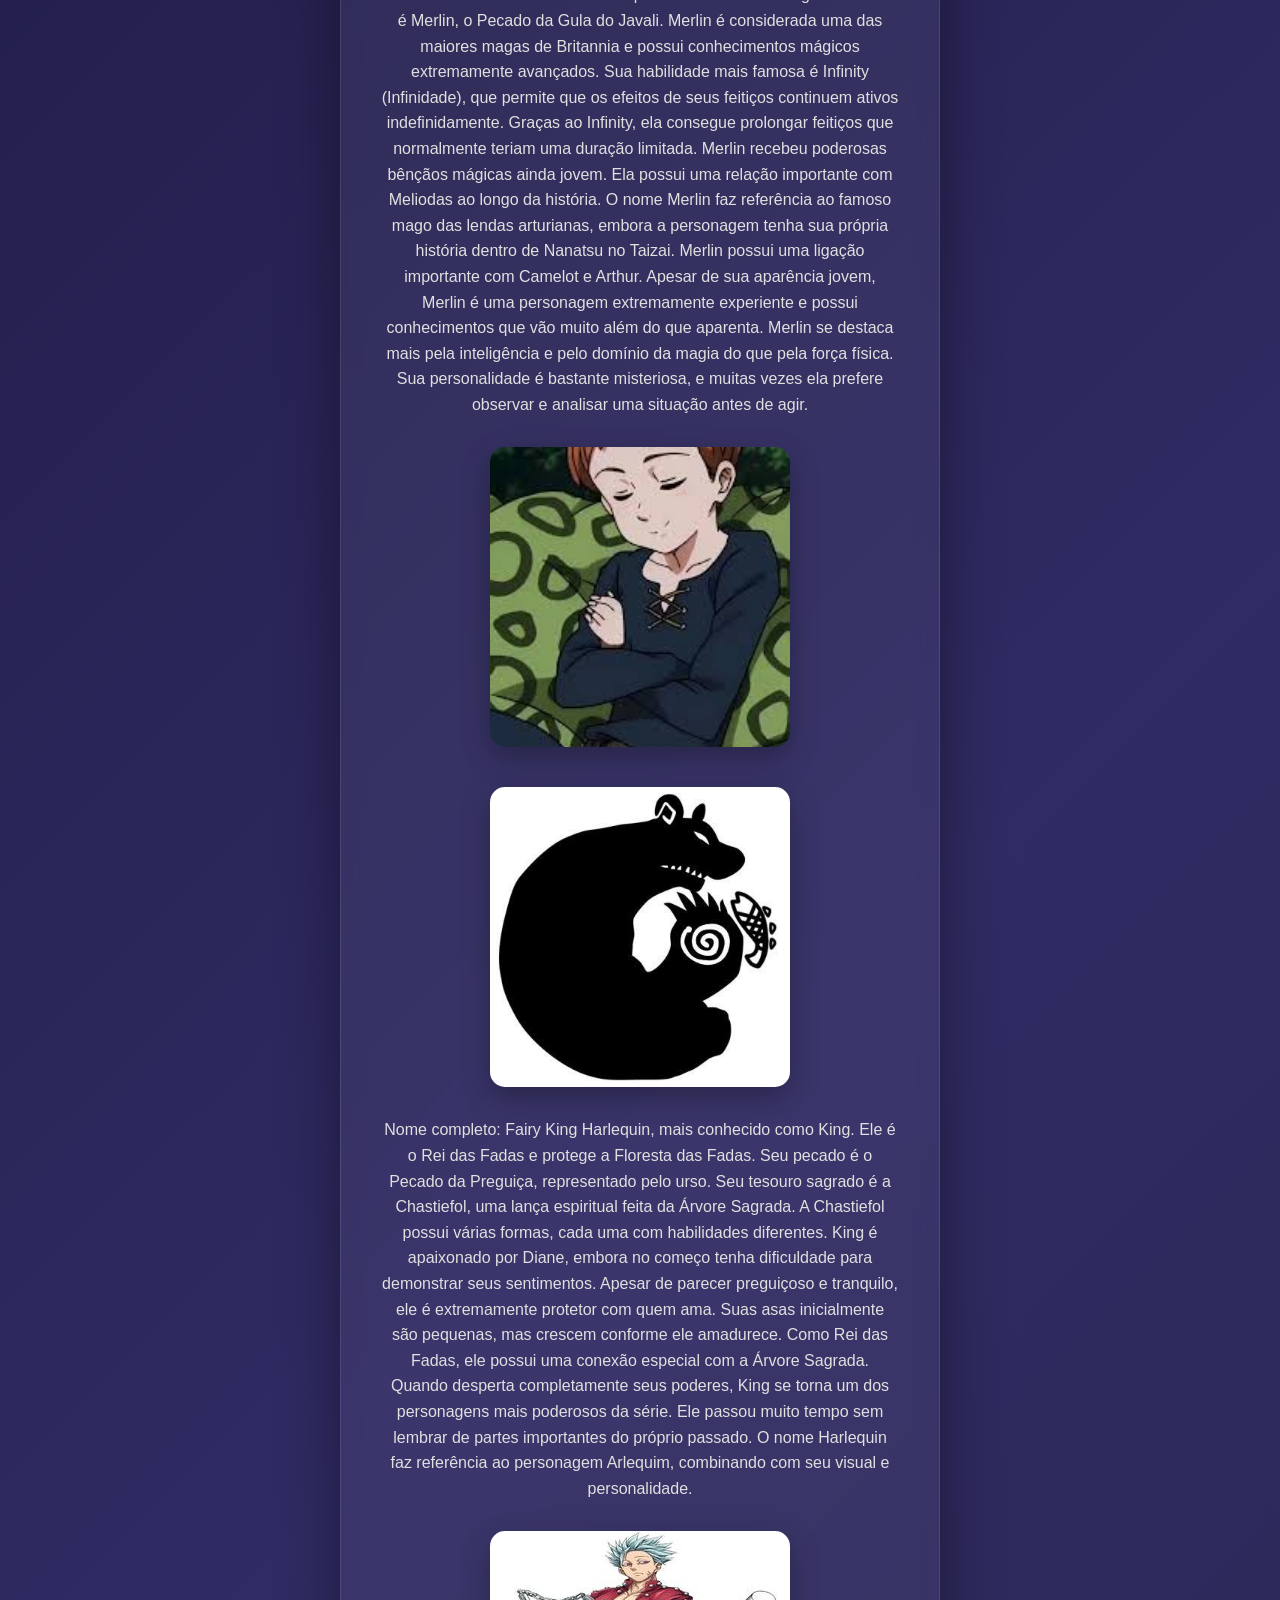
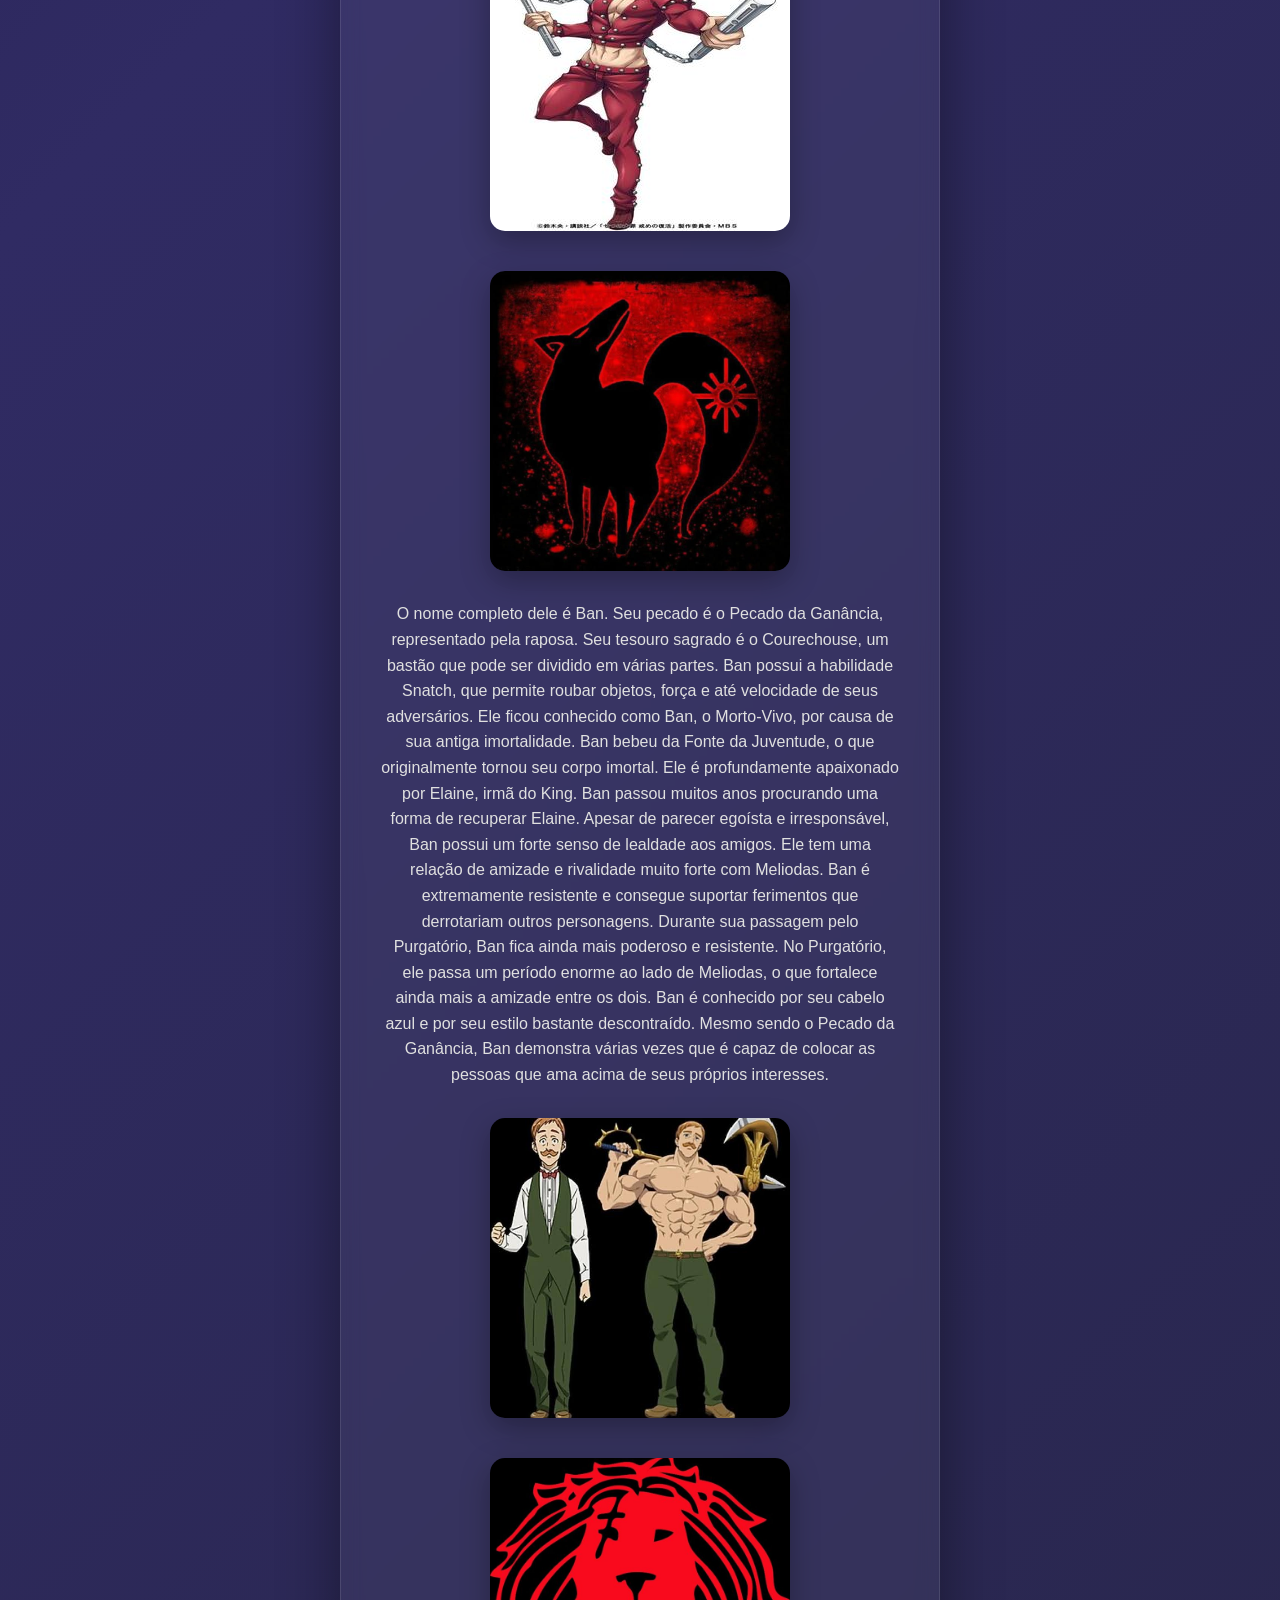
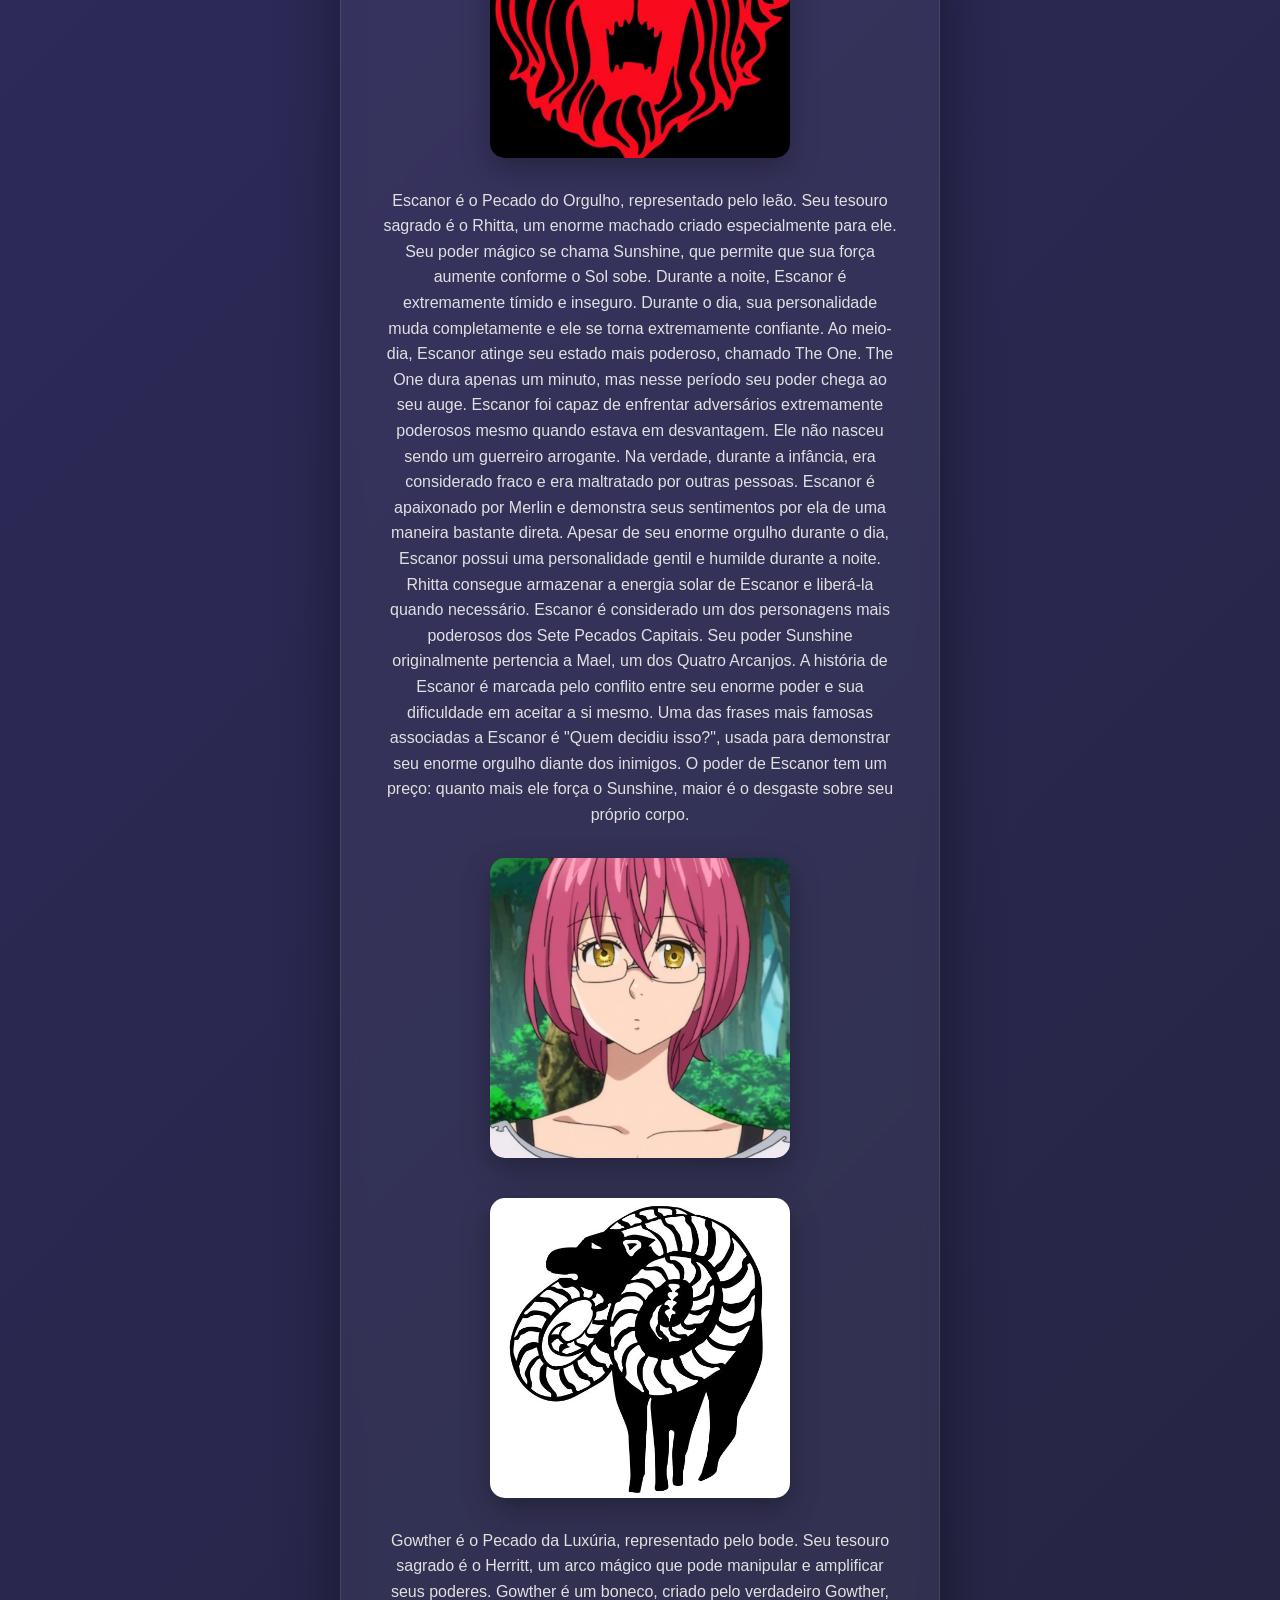
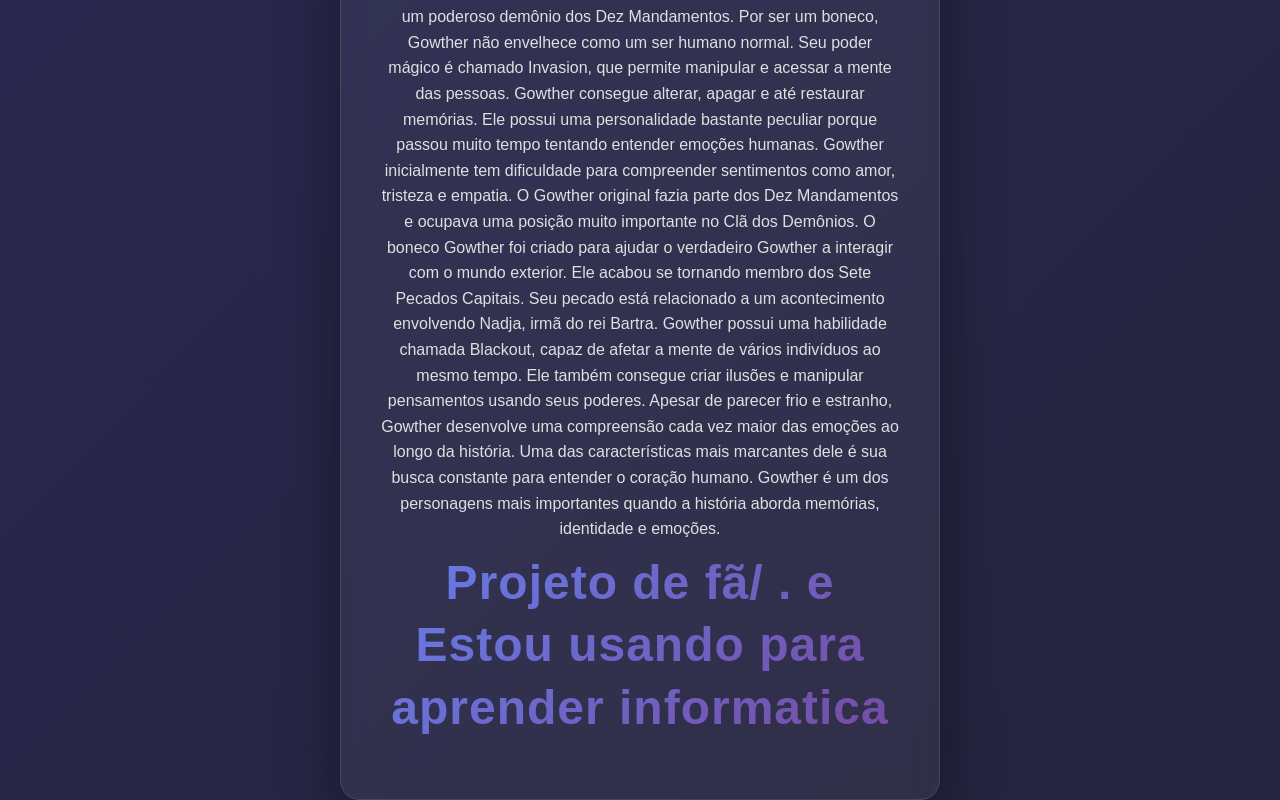
==== commit a76a1305: "atualizacao3" ====
--- a/index.html
+++ b/index.html
@@ -7,7 +7,10 @@
     <title>Document</title>
 </head>
 <body>
-    <a class="link-page" href="index2.html">Ir para a segunda página</a>
+    <div style="display: flex; gap: 15px; justify-content: center; flex-wrap: wrap;">
+        <a class="link-page" href="index2.html">Ir para a segunda página</a>
+        <a class="link-page" href="index3.html">Ir para a terceira página</a>
+    </div>
     
     <div class="conteiner">
     <h2>Seja bem-vindo ao projeto pecados</h2>
